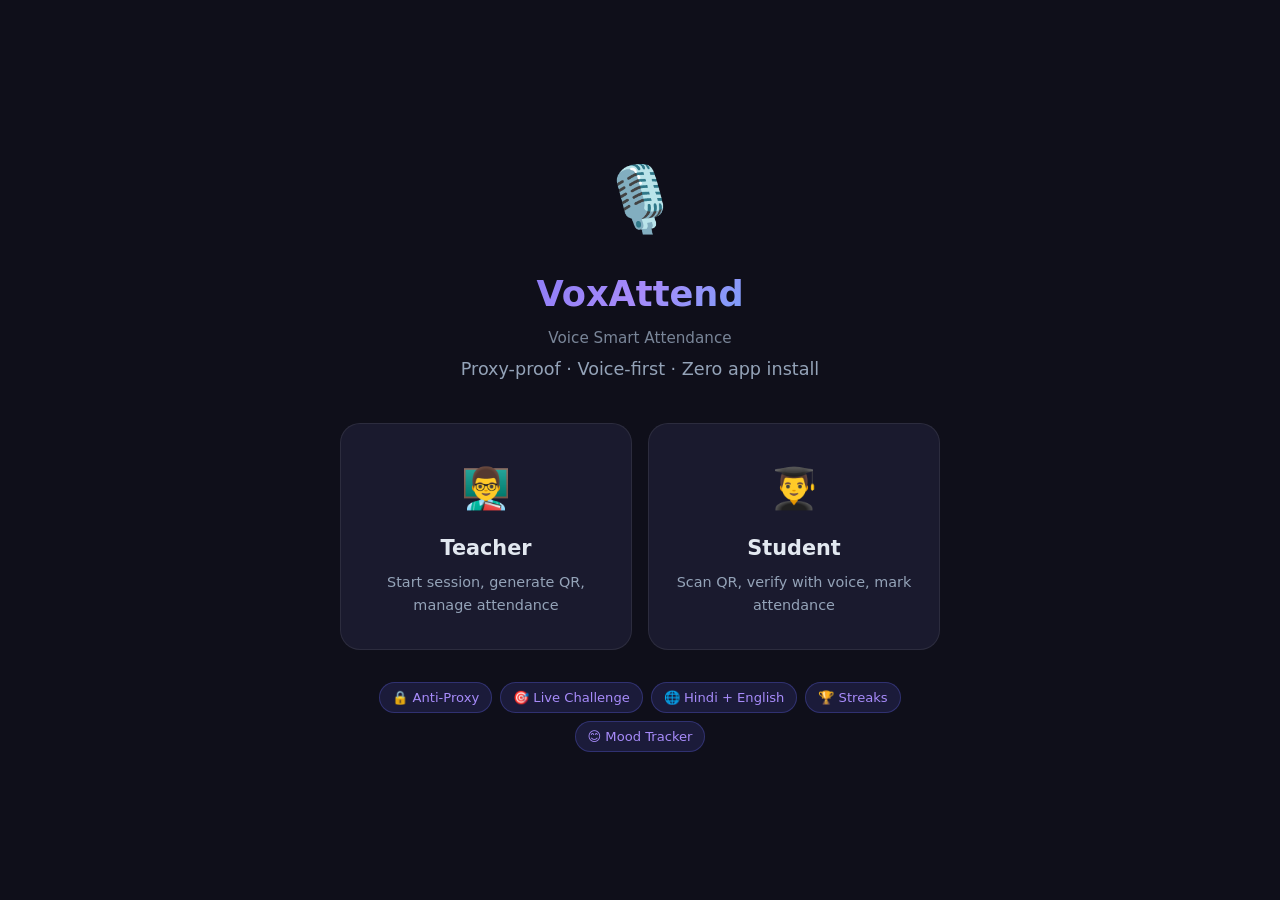
==== templates/index.html @ 3cbed8e1 "complete UI redesign - dark glassmorphism theme" ====
<!DOCTYPE html>
<html lang="en">
<head>
<meta charset="UTF-8">
<meta name="viewport" content="width=device-width, initial-scale=1.0">
<title>VoxAttend</title>
<link rel="stylesheet" href="/static/css/style.css">
</head>
<body class="home-page">
<div class="hero">
  <div class="hero-icon">🎙️</div>
  <h1>VoxAttend</h1>
  <p class="app-name-sub">Voice Smart Attendance</p>
  <p class="subtitle">Proxy-proof · Voice-first · Zero app install</p>
  <div class="hero-cards">
    <a href="/teacher" class="card card-teacher">
      <div class="card-icon">👨‍🏫</div>
      <h2>Teacher</h2>
      <p>Start session, generate QR, manage attendance</p>
    </a>
    <a href="/student" class="card card-student">
      <div class="card-icon">👨‍🎓</div>
      <h2>Student</h2>
      <p>Scan QR, verify with voice, mark attendance</p>
    </a>
  </div>
  <div class="features-strip">
    <span>🔒 Anti-Proxy</span>
    <span>🎯 Live Challenge</span>
    <span>🌐 Hindi + English</span>
    <span>🏆 Streaks</span>
    <span>😊 Mood Tracker</span>
  </div>
</div>
</body>
</html>
---- static/css/style.css ----
*,*::before,*::after{box-sizing:border-box;margin:0;padding:0}
:root{--primary:#6366f1;--primary-dark:#4f46e5;--success:#22c55e;--warning:#f59e0b;--danger:#ef4444;--bg:#0f0f1a;--surface:#1a1a2e;--surface2:#16213e;--border:rgba(255,255,255,0.08);--text:#e2e8f0;--text-muted:#94a3b8;--radius:12px;--radius-lg:20px}
body{font-family:'Segoe UI',system-ui,sans-serif;background:var(--bg);color:var(--text);min-height:100vh;line-height:1.6}
.hidden{display:none!important}
.home-page{display:flex;align-items:center;justify-content:center;min-height:100vh;padding:2rem}
.hero{text-align:center;max-width:600px;width:100%}
.hero-icon{font-size:64px;margin-bottom:1rem}
.hero h1{font-size:2.2rem;font-weight:700;background:linear-gradient(135deg,#6366f1,#a78bfa,#38bdf8);-webkit-background-clip:text;-webkit-text-fill-color:transparent;background-clip:text;margin-bottom:0.5rem}
.subtitle{color:var(--text-muted);margin-bottom:2.5rem;font-size:1.1rem}
.app-name-sub{color:var(--text-muted);font-size:0.95rem;margin:-0.25rem 0 0.25rem;opacity:0.8}
.hero-cards{display:grid;grid-template-columns:1fr 1fr;gap:1rem;margin-bottom:2rem}
.card{display:block;background:var(--surface);border:1px solid var(--border);border-radius:var(--radius-lg);padding:2rem 1.5rem;text-decoration:none;color:var(--text);transition:transform 0.2s,border-color 0.2s,box-shadow 0.2s;cursor:pointer}
.card:hover{transform:translateY(-4px);box-shadow:0 12px 40px rgba(99,102,241,0.2)}
.card-teacher:hover{border-color:#6366f1}
.card-student:hover{border-color:#22c55e}
.card-icon{font-size:2.5rem;margin-bottom:0.75rem}
.card h2{font-size:1.3rem;margin-bottom:0.4rem}
.card p{color:var(--text-muted);font-size:0.9rem}
.features-strip{display:flex;flex-wrap:wrap;gap:0.5rem;justify-content:center;margin-top:1rem}
.features-strip span{background:rgba(99,102,241,0.15);border:1px solid rgba(99,102,241,0.3);border-radius:20px;padding:4px 12px;font-size:0.82rem;color:#a78bfa}
.container{max-width:680px;margin:0 auto;padding:1.5rem}
header{display:flex;align-items:center;gap:1rem;margin-bottom:1.5rem;padding-bottom:1rem;border-bottom:1px solid var(--border);flex-wrap:wrap}
header h1{font-size:1.4rem;flex:1}
.back-btn{color:var(--text-muted);text-decoration:none;font-size:0.9rem;transition:color 0.2s}
.back-btn:hover{color:var(--text)}
.focus-warning{font-size:0.78rem;color:var(--warning);background:rgba(245,158,11,0.1);border:1px solid rgba(245,158,11,0.3);border-radius:20px;padding:3px 10px}
.panel{background:var(--surface);border:1px solid var(--border);border-radius:var(--radius-lg);padding:1.5rem;margin-bottom:1rem}
.panel h2{font-size:1.1rem;margin-bottom:1rem}
.step-panel{background:var(--surface);border:1px solid var(--border);border-radius:var(--radius-lg);padding:1.5rem;margin-bottom:1rem}
.step-header{display:flex;align-items:center;gap:0.75rem;margin-bottom:1rem}
.step-badge{background:var(--primary);color:white;border-radius:20px;padding:2px 12px;font-size:0.78rem;font-weight:600;white-space:nowrap}
.step-header h2{font-size:1.1rem}
.hint{color:var(--text-muted);font-size:0.9rem;margin-bottom:1rem}
.btn{display:inline-flex;align-items:center;justify-content:center;gap:8px;padding:10px 20px;border-radius:var(--radius);border:none;cursor:pointer;font-size:0.95rem;font-weight:500;transition:all 0.2s;text-decoration:none;width:100%;margin-top:0.75rem}
.btn-primary{background:var(--primary);color:white}
.btn-primary:hover{background:var(--primary-dark);transform:translateY(-1px)}
.btn-secondary{background:rgba(255,255,255,0.06);color:var(--text);border:1px solid var(--border)}
.btn-secondary:hover{background:rgba(255,255,255,0.1)}
.btn-mic{background:linear-gradient(135deg,#dc2626,#ef4444);color:white}
.btn-mic:hover{transform:scale(1.02)}
.btn-warning{background:rgba(245,158,11,0.15);color:var(--warning);border:1px solid rgba(245,158,11,0.3)}
.btn-large{padding:14px 24px;font-size:1rem}
.btn-small{padding:4px 10px;font-size:0.8rem;width:auto;margin:0}
.btn:disabled{opacity:0.5;cursor:not-allowed;transform:none}
.qr-wrapper{display:flex;gap:1.5rem;align-items:center;flex-wrap:wrap;margin:1rem 0}
#qr-code{border-radius:var(--radius);overflow:hidden;background:white;padding:8px}
.session-info{flex:1;min-width:180px}
.session-id{font-size:1.4rem;font-weight:700;letter-spacing:0.1em;color:#a78bfa;margin-bottom:0.75rem}
.timer-bar-wrap{background:rgba(255,255,255,0.1);border-radius:4px;height:8px;overflow:hidden;margin-bottom:0.5rem}
.timer-bar{height:100%;background:#4ade80;border-radius:4px;transition:width 1s linear,background 0.3s;width:100%}
.timer-text{font-size:0.85rem;color:var(--text-muted)}
.qr-reader-box{width:100%;max-width:300px;margin:0 auto 1rem;border-radius:var(--radius);overflow:hidden}
.divider{text-align:center;color:var(--text-muted);font-size:0.85rem;margin:1rem 0}
.manual-entry{display:flex;gap:0.5rem}
.manual-entry input{flex:1}
.manual-entry .btn{width:auto;margin:0}
.stats-grid{display:grid;grid-template-columns:repeat(3,1fr);gap:0.75rem;margin-bottom:1rem}
.stat-card{background:var(--surface2);border-radius:var(--radius);padding:1rem;text-align:center;border:1px solid var(--border)}
.stat-num{font-size:2rem;font-weight:700}
.stat-label{font-size:0.8rem;color:var(--text-muted);margin-top:4px}
.stat-present .stat-num{color:var(--success)}
.stat-absent .stat-num{color:var(--danger)}
.stat-pct .stat-num{color:var(--primary)}
.voice-prompt-box{background:rgba(99,102,241,0.1);border:1px solid rgba(99,102,241,0.3);border-radius:var(--radius);padding:1rem;text-align:center;margin-bottom:1rem;font-size:1.05rem}
.mood-buttons{display:flex;gap:0.75rem;margin-bottom:1rem}
.mood-btn{flex:1;background:var(--surface2);border:1px solid var(--border);border-radius:var(--radius);padding:1rem;font-size:1rem;color:var(--text);cursor:pointer;transition:all 0.2s}
.mood-btn:hover{border-color:var(--primary);background:rgba(99,102,241,0.15);transform:translateY(-2px)}
.challenge-box{background:linear-gradient(135deg,rgba(99,102,241,0.15),rgba(56,189,248,0.1));border:1px solid rgba(99,102,241,0.4);border-radius:var(--radius-lg);padding:1.5rem;text-align:center;margin-bottom:1rem}
.challenge-icon{font-size:2rem;margin-bottom:0.75rem}
.challenge-text{font-size:1.25rem;font-weight:600;color:#a78bfa}
.name-row{margin-bottom:1rem}
.instruction-box{background:rgba(34,197,94,0.1);border:1px solid rgba(34,197,94,0.3);border-radius:var(--radius);padding:1rem;margin-bottom:1rem}
.instruction-box p{font-size:0.85rem;color:var(--text-muted);margin-bottom:0.5rem}
.say-this{font-size:1rem;font-weight:600;color:#4ade80}
.record-section{text-align:center}
.record-status{display:flex;align-items:center;justify-content:center;gap:0.75rem;margin:0.75rem 0;color:var(--danger)}
.pulse-ring{width:16px;height:16px;border-radius:50%;background:var(--danger);animation:pulse 1s ease-in-out infinite}
@keyframes pulse{0%,100%{transform:scale(1);opacity:1}50%{transform:scale(1.4);opacity:0.6}}
.transcript-box{background:var(--surface2);border-radius:var(--radius);padding:0.75rem 1rem;min-height:40px;color:var(--text-muted);font-style:italic;text-align:left;margin-top:0.75rem}
.processing{display:flex;align-items:center;justify-content:center;gap:0.75rem;padding:1rem;color:var(--text-muted)}
.spinner{width:20px;height:20px;border:2px solid rgba(99,102,241,0.3);border-top-color:var(--primary);border-radius:50%;animation:spin 0.8s linear infinite}
@keyframes spin{to{transform:rotate(360deg)}}
.result-icon{font-size:3rem;text-align:center;margin-bottom:0.5rem}
#step-result h2{text-align:center;margin-bottom:1rem}
.result-details{display:flex;gap:0.5rem;flex-wrap:wrap;justify-content:center;margin-bottom:1rem}
.result-badge{background:rgba(99,102,241,0.15);border:1px solid rgba(99,102,241,0.3);border-radius:20px;padding:4px 14px;font-size:0.85rem;color:#a78bfa}
.late-badge{background:rgba(245,158,11,0.15);border-color:rgba(245,158,11,0.3);color:var(--warning)}
.confirmation-text{background:rgba(34,197,94,0.1);border:1px solid rgba(34,197,94,0.3);border-radius:var(--radius);padding:1rem;text-align:center;font-size:1.05rem;color:#4ade80}
#result-fail{text-align:center}
#result-fail p{color:var(--text-muted);margin-bottom:1rem}
.voice-examples{display:flex;flex-wrap:wrap;gap:0.5rem;margin-bottom:1rem}
.voice-examples span{background:var(--surface2);border:1px solid var(--border);border-radius:20px;padding:5px 12px;font-size:0.82rem;cursor:pointer;transition:all 0.2s}
.voice-examples span:hover{border-color:var(--primary);color:#a78bfa}
.voice-input-row{display:flex;gap:0.5rem;align-items:center}
.voice-input-row input{flex:1}
.voice-input-row .btn{width:auto;margin:0}
.voice-input-row .btn-mic{padding:10px 14px}
.response-box{margin-top:1rem;background:var(--surface2);border-radius:var(--radius);padding:1rem;min-height:48px;color:var(--text);font-style:italic}
.weekly-chart{display:flex;align-items:flex-end;gap:0.5rem;height:130px;margin-top:1rem;padding-top:1rem}
.week-bar-wrap{flex:1;display:flex;flex-direction:column;align-items:center;gap:4px;height:100%;justify-content:flex-end}
.week-bar{width:100%;min-height:4px;border-radius:4px;transition:height 0.5s}
.week-label{font-size:0.72rem;color:var(--text-muted)}
.week-pct{font-size:0.72rem;color:var(--text-muted)}
.leaderboard-list{margin-top:0.75rem}
.leader-row{display:flex;align-items:center;gap:0.75rem;padding:0.6rem 0;border-bottom:1px solid var(--border)}
.medal{font-size:1.2rem}
.leader-name{flex:1;font-weight:500}
.leader-days{font-size:0.82rem;color:var(--text-muted)}
.alert-card{background:rgba(239,68,68,0.1);border:1px solid rgba(239,68,68,0.3);border-radius:var(--radius);padding:0.75rem 1rem;margin-bottom:0.5rem;display:flex;align-items:center;gap:1rem}
.alert-card strong{flex:1}
.student-list{margin:0.75rem 0}
.disqualify-overlay{position:fixed;inset:0;background:rgba(0,0,0,0.92);display:flex;align-items:center;justify-content:center;z-index:9999}
.disqualify-box{text-align:center;padding:2rem;max-width:380px}
.disqualify-icon{font-size:4rem;margin-bottom:1rem}
.disqualify-box h2{font-size:1.5rem;color:var(--danger);margin-bottom:0.75rem}
.disqualify-box p{color:var(--text-muted);margin-bottom:0.5rem}
input[type="text"]{width:100%;background:var(--surface2);border:1px solid var(--border);border-radius:var(--radius);padding:10px 14px;color:var(--text);font-size:0.95rem;outline:none;transition:border-color 0.2s}
input[type="text"]:focus{border-color:var(--primary)}
.status-msg{margin-top:0.75rem;text-align:center;color:var(--danger);font-size:0.9rem}
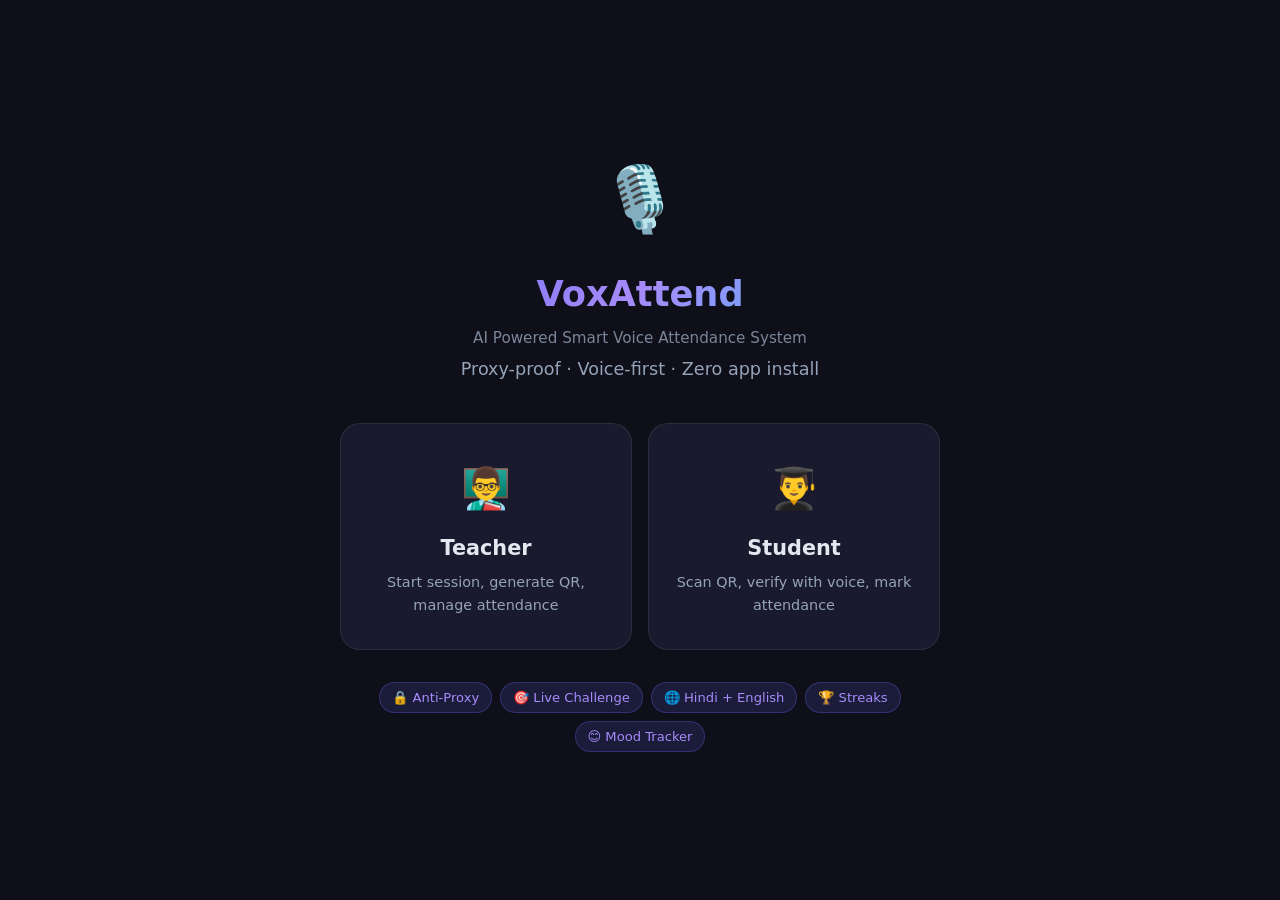
==== commit 3e60f1b2: "complete UI redesign - dark glassmorphism theme" ====
--- a/templates/index.html
+++ b/templates/index.html
@@ -10,7 +10,7 @@
 <div class="hero">
   <div class="hero-icon">🎙️</div>
   <h1>VoxAttend</h1>
-  <p class="app-name-sub">Voice Smart Attendance</p>
+  <p class="app-name-sub">AI Powered Smart Voice Attendance System</p>
   <p class="subtitle">Proxy-proof · Voice-first · Zero app install</p>
   <div class="hero-cards">
     <a href="/teacher" class="card card-teacher">
@@ -32,5 +32,13 @@
     <span>😊 Mood Tracker</span>
   </div>
 </div>
+<script>
+  window.addEventListener('load', () => {
+    const msg = new SpeechSynthesisUtterance('Welcome to VoxAttend.');
+    msg.rate = 0.95;
+    msg.pitch = 1;
+    window.speechSynthesis.speak(msg);
+  });
+</script>
 </body>
 </html>
